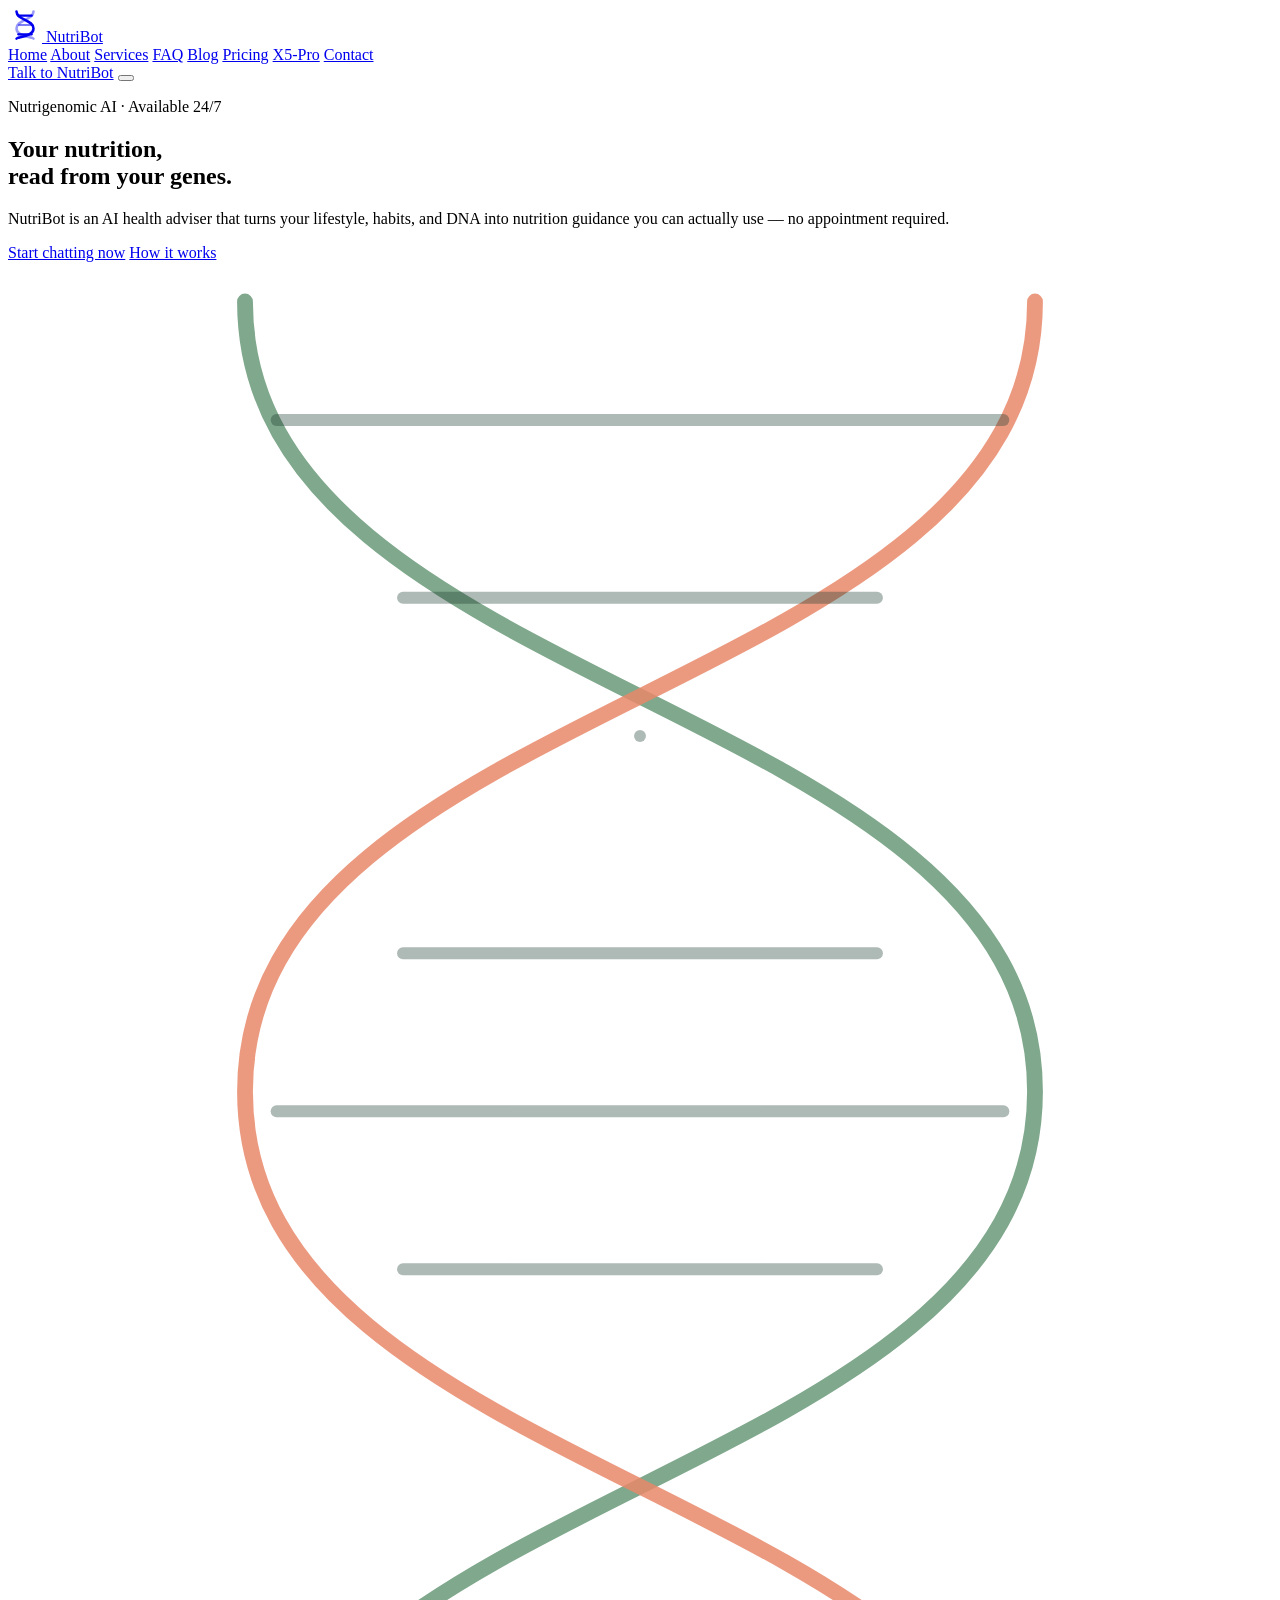
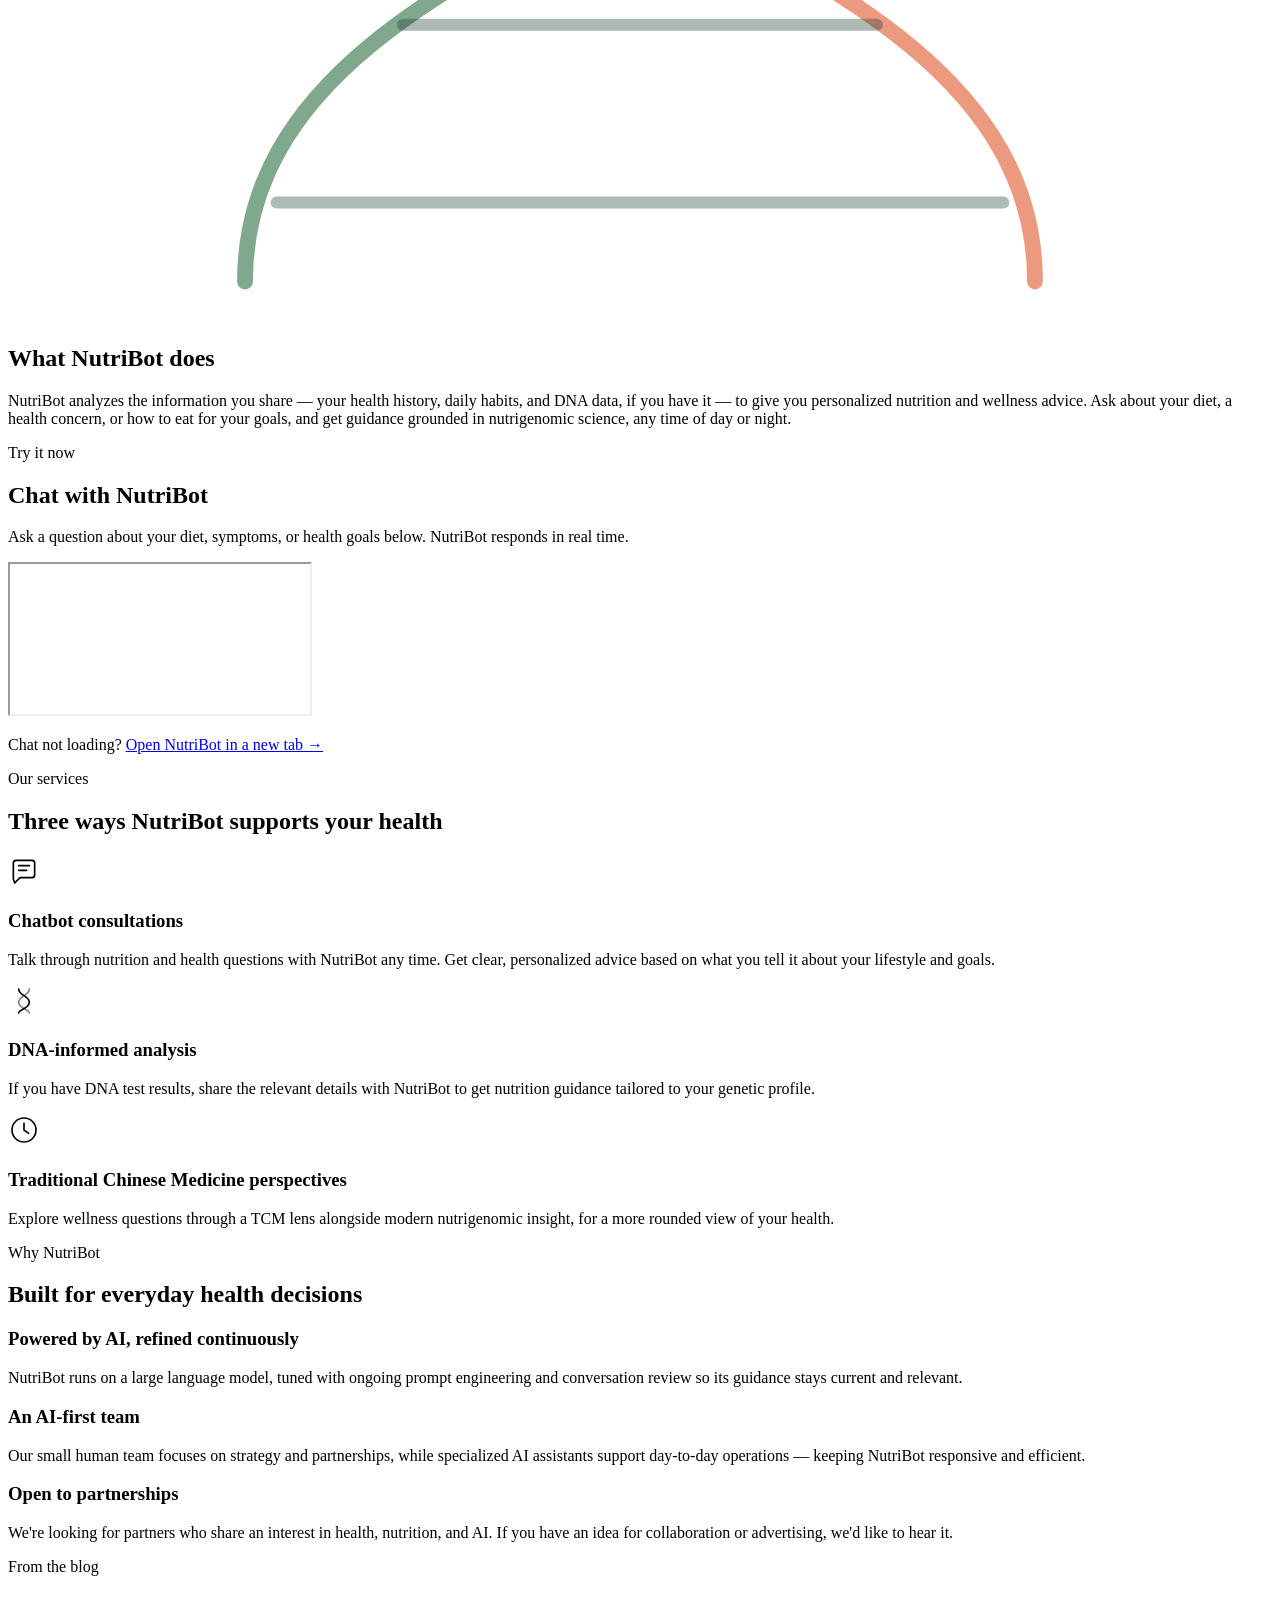
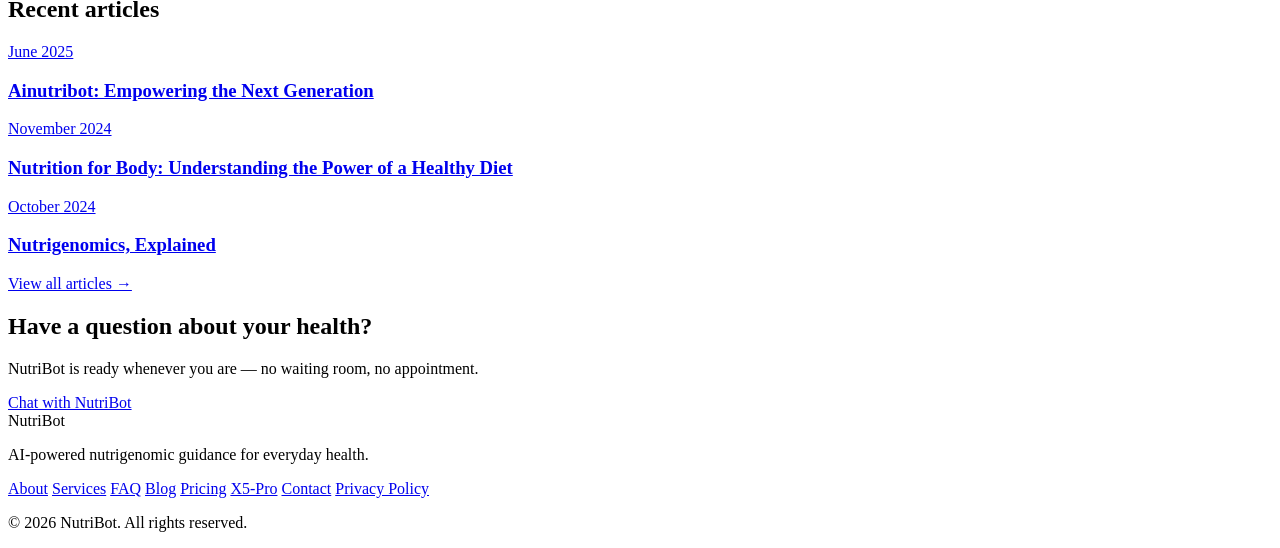
==== index.html @ 5225f42b "Add files via upload" ====
<!DOCTYPE html>
<html lang="en">
<head>
<meta charset="UTF-8">
<meta name="viewport" content="width=device-width, initial-scale=1.0">
<title>NutriBot — AI Nutrigenomic Health Adviser</title>
<meta name="description" content="Talk to NutriBot, your AI nutrigenomics adviser. Get personalized nutrition and health guidance based on your lifestyle and DNA — anytime, anywhere.">
<link rel="preconnect" href="https://fonts.googleapis.com">
<link rel="preconnect" href="https://fonts.gstatic.com" crossorigin>
<link href="https://fonts.googleapis.com/css2?family=Fraunces:opsz,wght@9..144,400;9..144,500;9..144,600;9..144,700&family=Inter:wght@400;500;600;700&display=swap" rel="stylesheet">
<link rel="stylesheet" href="assets/style.css">
</head>
<body>

<!-- ===== HEADER ===== -->
<header class="site-header">
  <div class="container header-inner">
    <a href="index.html" class="logo">
      <span class="logo-mark" aria-hidden="true">
        <svg viewBox="0 0 40 40" width="34" height="34">
          <path d="M10 4 C10 14, 30 14, 30 24 C30 34, 10 34, 10 36" stroke="currentColor" stroke-width="3" fill="none" stroke-linecap="round"/>
          <path d="M30 4 C30 14, 10 14, 10 24 C10 34, 30 34, 30 36" stroke="currentColor" stroke-width="3" fill="none" stroke-linecap="round" opacity="0.4"/>
          <line x1="12" y1="9" x2="28" y2="9" stroke="currentColor" stroke-width="2.5" stroke-linecap="round"/>
          <line x1="13" y1="20" x2="27" y2="20" stroke="currentColor" stroke-width="2.5" stroke-linecap="round" opacity="0.5"/>
          <line x1="12" y1="31" x2="28" y2="31" stroke="currentColor" stroke-width="2.5" stroke-linecap="round"/>
        </svg>
      </span>
      <span class="logo-text">NutriBot</span>
    </a>

    <nav class="main-nav" aria-label="Primary">
      <a href="index.html" class="active">Home</a>
      <a href="about.html">About</a>
      <a href="services.html">Services</a>
      <a href="faq.html">FAQ</a>
      <a href="blog.html">Blog</a>
      <a href="pricing_1.html">Pricing</a>
      <a href="x5-pro.html">X5-Pro</a>
      <a href="contact.html">Contact</a>
    </nav>

    <a href="#chatbot" class="btn btn-primary nav-cta">Talk to NutriBot</a>

    <button class="nav-toggle" aria-label="Toggle menu" aria-expanded="false">
      <span></span><span></span><span></span>
    </button>
  </div>
</header>

<!-- ===== HERO ===== -->
<section class="hero">
  <div class="container hero-inner">
    <div class="hero-copy">
      <p class="eyebrow">Nutrigenomic AI · Available 24/7</p>
      <h1>Your nutrition, <br>read from your genes.</h1>
      <p class="hero-sub">NutriBot is an AI health adviser that turns your lifestyle, habits, and DNA into nutrition guidance you can actually use — no appointment required.</p>
      <div class="hero-actions">
        <a href="#chatbot" class="btn btn-primary">Start chatting now</a>
        <a href="about.html" class="btn btn-ghost">How it works</a>
      </div>
    </div>
    <div class="hero-visual" aria-hidden="true">
      <svg viewBox="0 0 320 420" width="100%" class="helix">
        <path d="M60 10 C60 110, 260 110, 260 210 C260 310, 60 310, 60 410" stroke="#7FA88C" stroke-width="4" fill="none" stroke-linecap="round"/>
        <path d="M260 10 C260 110, 60 110, 60 210 C60 310, 260 310, 260 410" stroke="#E8896A" stroke-width="4" fill="none" stroke-linecap="round" opacity="0.85"/>
        <g stroke="#1B3B2E" stroke-width="3" stroke-linecap="round" opacity="0.35">
          <line x1="68" y1="40" x2="252" y2="40"/>
          <line x1="100" y1="85" x2="220" y2="85"/>
          <line x1="160" y1="120" x2="160" y2="120"/>
          <line x1="100" y1="175" x2="220" y2="175"/>
          <line x1="68" y1="215" x2="252" y2="215"/>
          <line x1="100" y1="255" x2="220" y2="255"/>
          <line x1="100" y1="345" x2="220" y2="345"/>
          <line x1="68" y1="390" x2="252" y2="390"/>
        </g>
      </svg>
    </div>
  </div>
</section>

<!-- ===== ABOUT SNAPSHOT ===== -->
<section class="section">
  <div class="container intro-block">
    <h2>What NutriBot does</h2>
    <p class="lead">NutriBot analyzes the information you share — your health history, daily habits, and DNA data, if you have it — to give you personalized nutrition and wellness advice. Ask about your diet, a health concern, or how to eat for your goals, and get guidance grounded in nutrigenomic science, any time of day or night.</p>
  </div>
</section>

<!-- ===== CHATBOT EMBED ===== -->
<section class="section chatbot-section" id="chatbot">
  <div class="container">
    <div class="section-head">
      <p class="eyebrow">Try it now</p>
      <h2>Chat with NutriBot</h2>
      <p class="lead">Ask a question about your diet, symptoms, or health goals below. NutriBot responds in real time.</p>
    </div>

    <div class="chatbot-frame-wrap">
      <iframe
        src="https://dennis-the-robot-bf5y8vwm4a6nb7jfymyh9x.streamlit.app/?embed=true"
        title="NutriBot AI Chat"
        loading="lazy"
        allow="clipboard-write"
        class="chatbot-frame">
      </iframe>
    </div>

    <p class="chatbot-fallback">
      Chat not loading? <a href="https://dennis-the-robot-bf5y8vwm4a6nb7jfymyh9x.streamlit.app/" target="_blank" rel="noopener">Open NutriBot in a new tab →</a>
    </p>
  </div>
</section>

<!-- ===== SERVICES ===== -->
<section class="section section-alt">
  <div class="container">
    <div class="section-head">
      <p class="eyebrow">Our services</p>
      <h2>Three ways NutriBot supports your health</h2>
    </div>

    <div class="card-grid">
      <article class="card">
        <div class="card-icon" aria-hidden="true">
          <svg viewBox="0 0 48 48" width="32"><path d="M8 36V12a4 4 0 0 1 4-4h24a4 4 0 0 1 4 4v18a4 4 0 0 1-4 4H18l-8 8z" fill="none" stroke="currentColor" stroke-width="2.5" stroke-linejoin="round"/><line x1="16" y1="16" x2="32" y2="16" stroke="currentColor" stroke-width="2.5" stroke-linecap="round"/><line x1="16" y1="23" x2="28" y2="23" stroke="currentColor" stroke-width="2.5" stroke-linecap="round"/></svg>
        </div>
        <h3>Chatbot consultations</h3>
        <p>Talk through nutrition and health questions with NutriBot any time. Get clear, personalized advice based on what you tell it about your lifestyle and goals.</p>
      </article>

      <article class="card">
        <div class="card-icon" aria-hidden="true">
          <svg viewBox="0 0 48 48" width="32"><path d="M16 6 C16 16, 32 16, 32 26 C32 36, 16 36, 16 42" stroke="currentColor" stroke-width="2.5" fill="none" stroke-linecap="round"/><path d="M32 6 C32 16, 16 16, 16 26 C16 36, 32 36, 32 42" stroke="currentColor" stroke-width="2.5" fill="none" stroke-linecap="round" opacity="0.5"/></svg>
        </div>
        <h3>DNA-informed analysis</h3>
        <p>If you have DNA test results, share the relevant details with NutriBot to get nutrition guidance tailored to your genetic profile.</p>
      </article>

      <article class="card">
        <div class="card-icon" aria-hidden="true">
          <svg viewBox="0 0 48 48" width="32"><circle cx="24" cy="24" r="18" fill="none" stroke="currentColor" stroke-width="2.5"/><path d="M24 14v10l7 5" stroke="currentColor" stroke-width="2.5" fill="none" stroke-linecap="round" stroke-linejoin="round"/></svg>
        </div>
        <h3>Traditional Chinese Medicine perspectives</h3>
        <p>Explore wellness questions through a TCM lens alongside modern nutrigenomic insight, for a more rounded view of your health.</p>
      </article>
    </div>
  </div>
</section>

<!-- ===== FEATURES ===== -->
<section class="section">
  <div class="container">
    <div class="section-head">
      <p class="eyebrow">Why NutriBot</p>
      <h2>Built for everyday health decisions</h2>
    </div>

    <div class="feature-grid">
      <div class="feature">
        <h3>Powered by AI, refined continuously</h3>
        <p>NutriBot runs on a large language model, tuned with ongoing prompt engineering and conversation review so its guidance stays current and relevant.</p>
      </div>
      <div class="feature">
        <h3>An AI-first team</h3>
        <p>Our small human team focuses on strategy and partnerships, while specialized AI assistants support day-to-day operations — keeping NutriBot responsive and efficient.</p>
      </div>
      <div class="feature">
        <h3>Open to partnerships</h3>
        <p>We're looking for partners who share an interest in health, nutrition, and AI. If you have an idea for collaboration or advertising, we'd like to hear it.</p>
      </div>
    </div>
  </div>
</section>

<!-- ===== NEWS PREVIEW ===== -->
<section class="section section-alt">
  <div class="container">
    <div class="section-head">
      <p class="eyebrow">From the blog</p>
      <h2>Recent articles</h2>
    </div>

    <div class="news-grid">
      <a class="news-card" href="blog.html">
        <div class="news-thumb" style="background-color:#cfe3d6"></div>
        <div class="news-body">
          <span class="news-date">June 2025</span>
          <h3>Ainutribot: Empowering the Next Generation</h3>
        </div>
      </a>
      <a class="news-card" href="blog.html">
        <div class="news-thumb" style="background-color:#e8d9c5"></div>
        <div class="news-body">
          <span class="news-date">November 2024</span>
          <h3>Nutrition for Body: Understanding the Power of a Healthy Diet</h3>
        </div>
      </a>
      <a class="news-card" href="blog.html">
        <div class="news-thumb" style="background-color:#dfe7d0"></div>
        <div class="news-body">
          <span class="news-date">October 2024</span>
          <h3>Nutrigenomics, Explained</h3>
        </div>
      </a>
    </div>

    <div class="news-more">
      <a href="blog.html" class="btn btn-ghost">View all articles →</a>
    </div>
  </div>
</section>

<!-- ===== CTA ===== -->
<section class="cta-band">
  <div class="container cta-inner">
    <h2>Have a question about your health?</h2>
    <p>NutriBot is ready whenever you are — no waiting room, no appointment.</p>
    <a href="#chatbot" class="btn btn-primary">Chat with NutriBot</a>
  </div>
</section>

<!-- ===== FOOTER ===== -->
<footer class="site-footer">
  <div class="container footer-inner">
    <div class="footer-brand">
      <span class="logo-text">NutriBot</span>
      <p>AI-powered nutrigenomic guidance for everyday health.</p>
    </div>
    <nav class="footer-nav" aria-label="Footer">
      <a href="about.html">About</a>
      <a href="services.html">Services</a>
      <a href="faq.html">FAQ</a>
      <a href="blog.html">Blog</a>
      <a href="pricing_1.html">Pricing</a>
      <a href="x5-pro.html">X5-Pro</a>
      <a href="contact.html">Contact</a>
      <a href="privacy.html">Privacy Policy</a>
    </nav>
  </div>
  <div class="container footer-bottom">
    <p>&copy; 2026 NutriBot. All rights reserved.</p>
  </div>
</footer>

<script src="assets/script.js"></script>
</body>
</html>
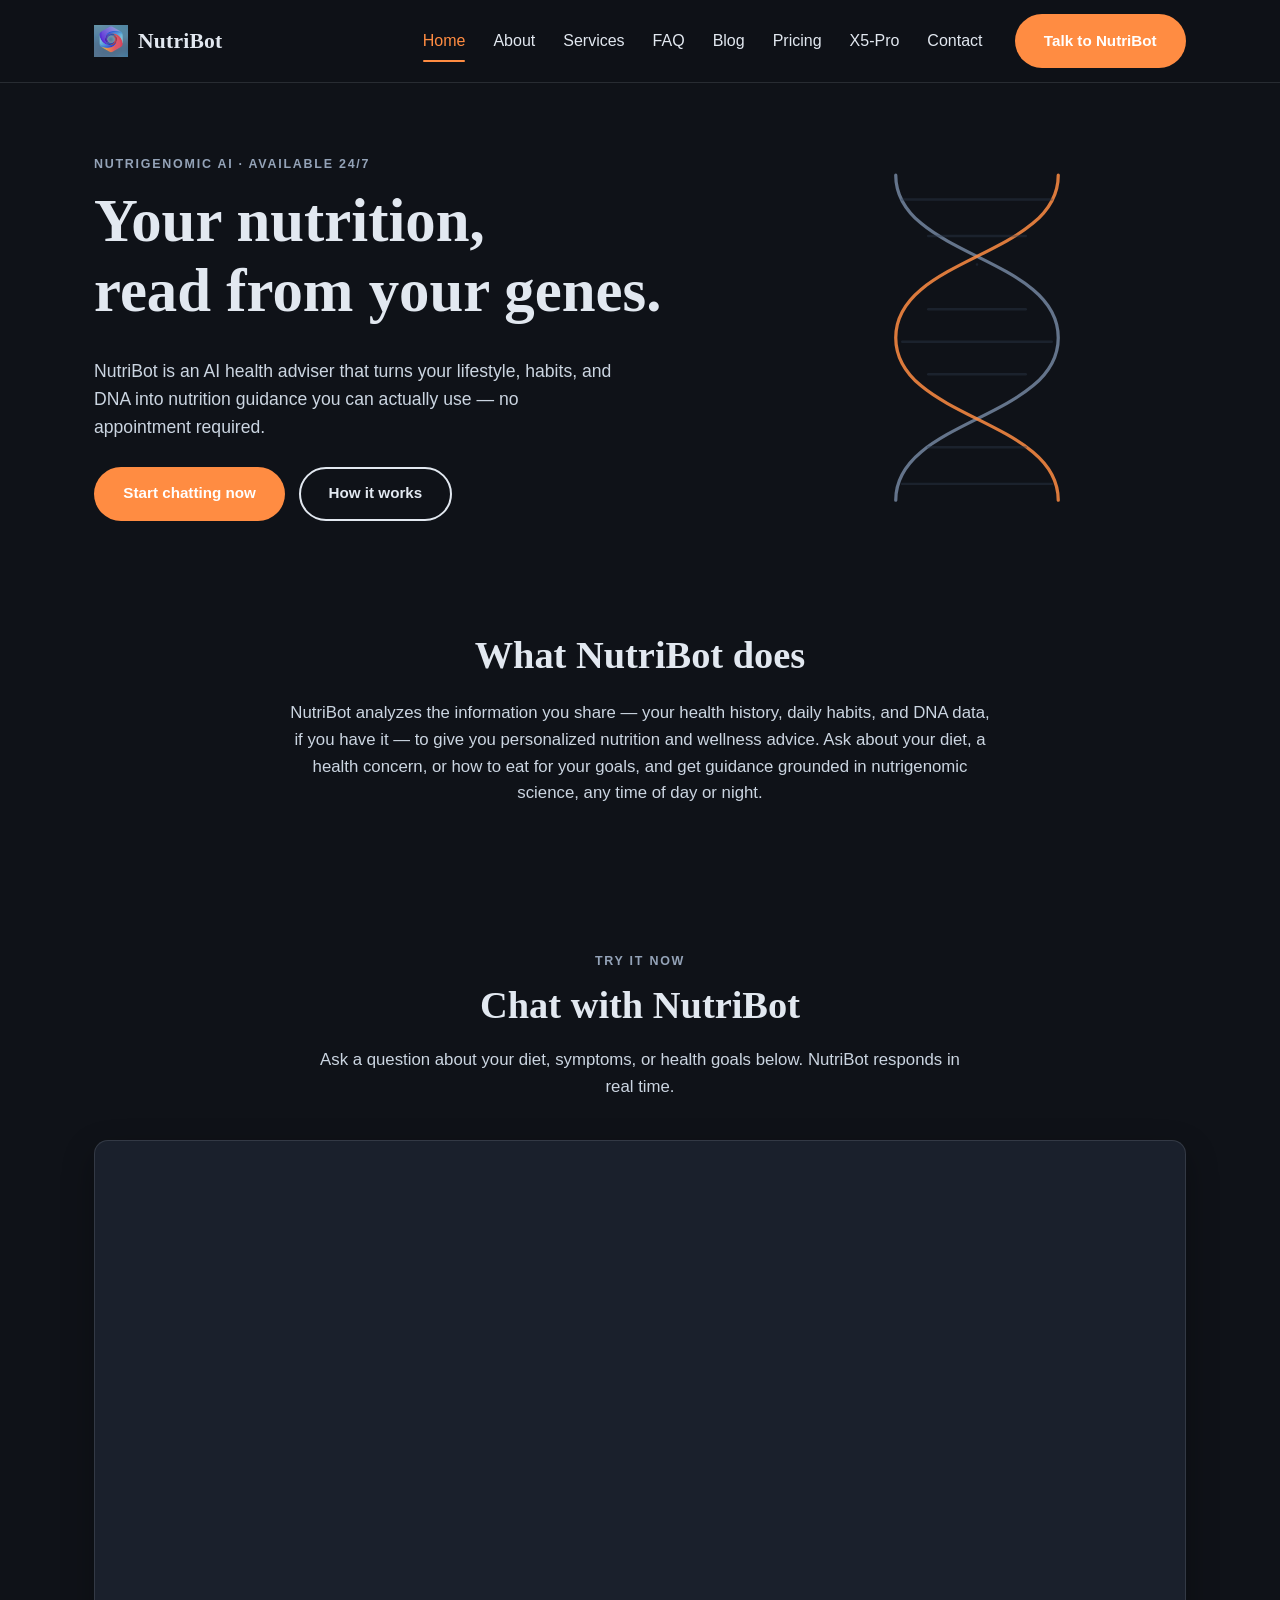
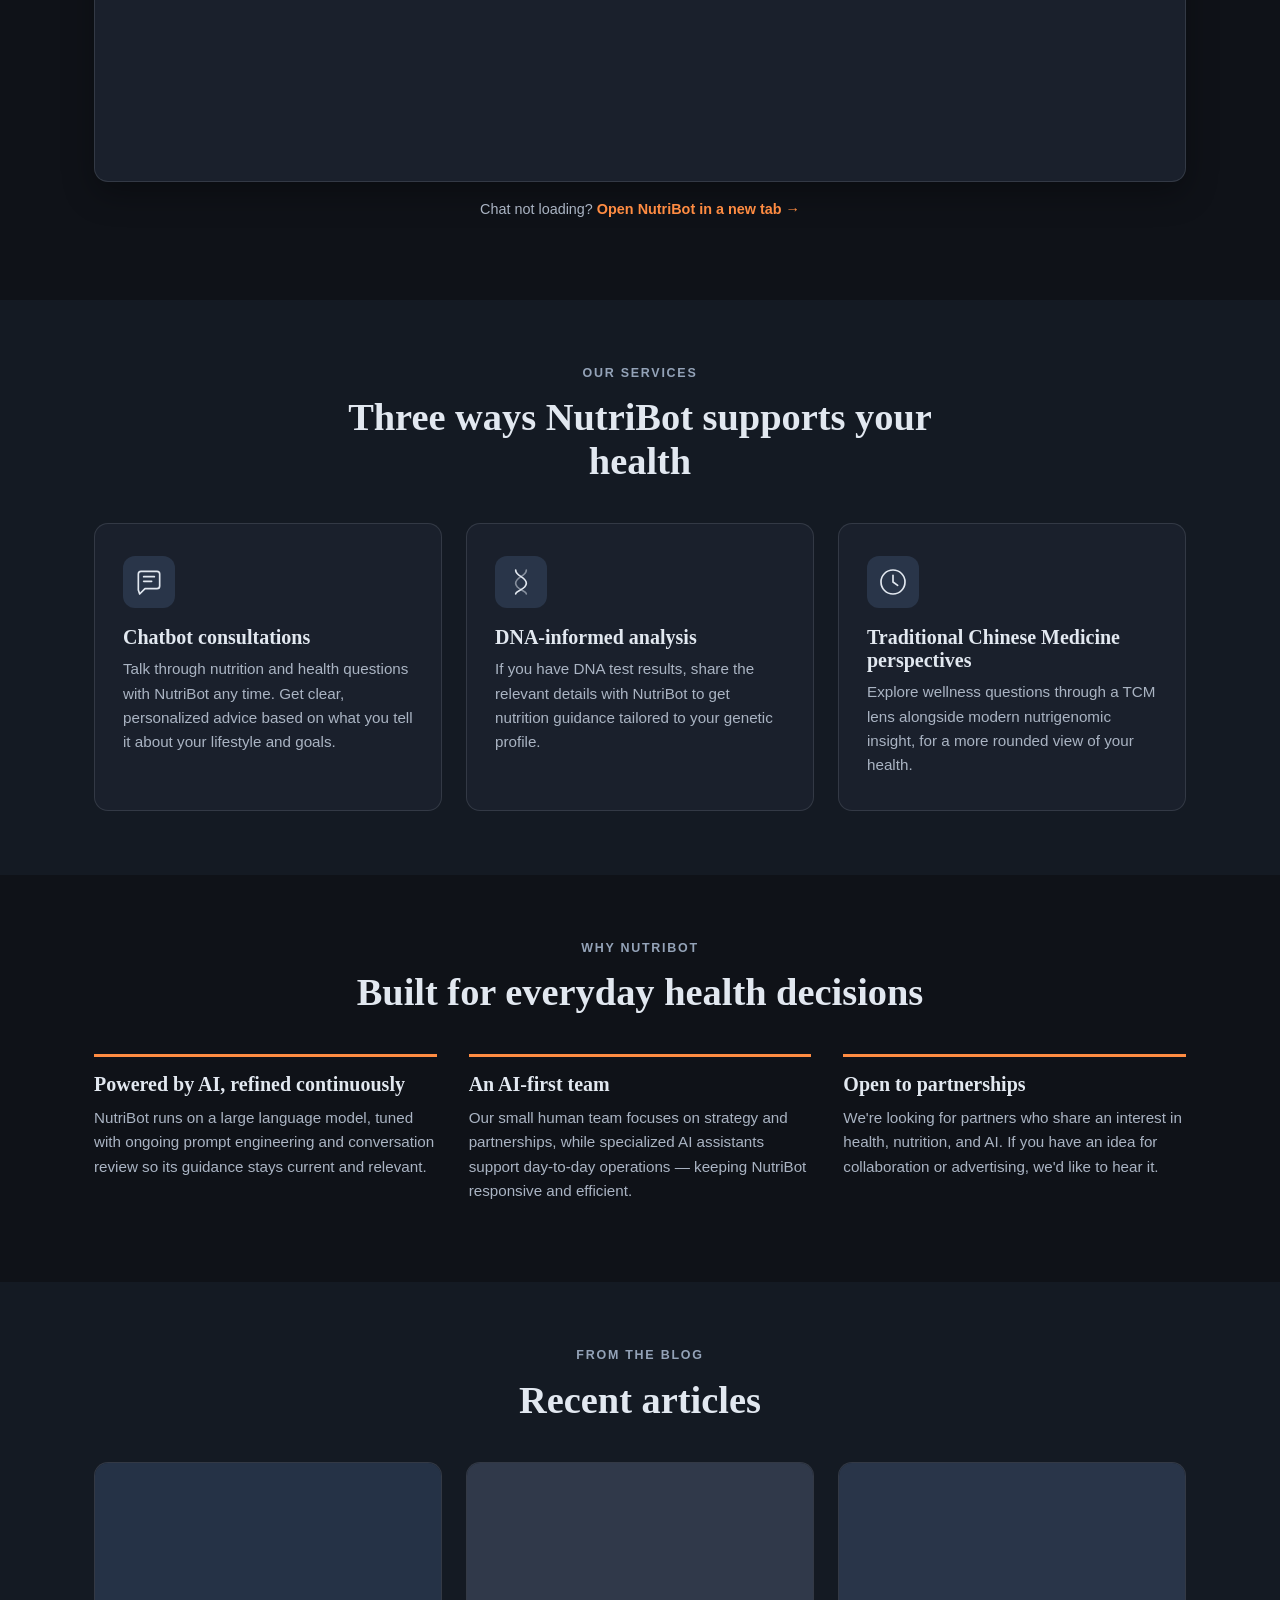
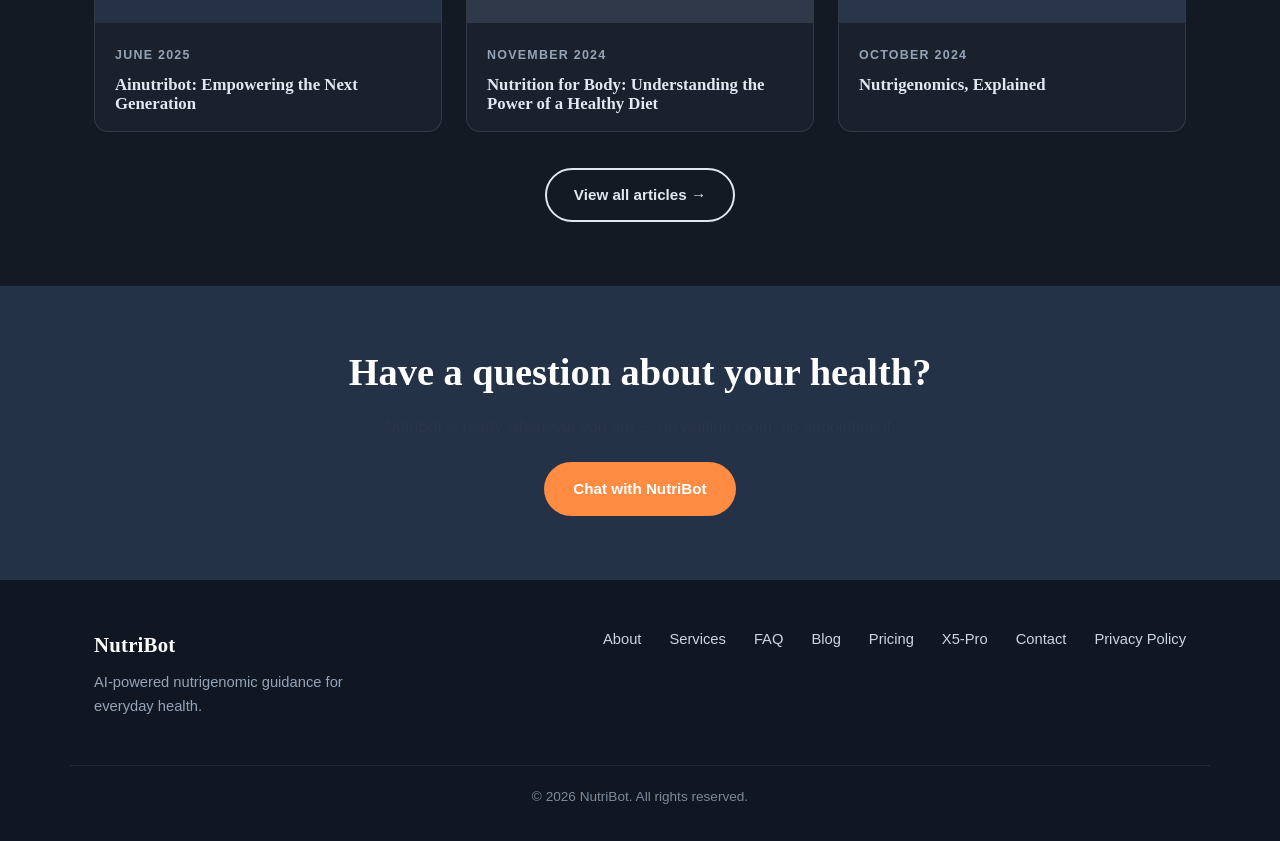
==== commit bad61b28: "Add files via upload" ====
--- a/index.html
+++ b/index.html
@@ -16,15 +16,7 @@
 <header class="site-header">
   <div class="container header-inner">
     <a href="index.html" class="logo">
-      <span class="logo-mark" aria-hidden="true">
-        <svg viewBox="0 0 40 40" width="34" height="34">
-          <path d="M10 4 C10 14, 30 14, 30 24 C30 34, 10 34, 10 36" stroke="currentColor" stroke-width="3" fill="none" stroke-linecap="round"/>
-          <path d="M30 4 C30 14, 10 14, 10 24 C10 34, 30 34, 30 36" stroke="currentColor" stroke-width="3" fill="none" stroke-linecap="round" opacity="0.4"/>
-          <line x1="12" y1="9" x2="28" y2="9" stroke="currentColor" stroke-width="2.5" stroke-linecap="round"/>
-          <line x1="13" y1="20" x2="27" y2="20" stroke="currentColor" stroke-width="2.5" stroke-linecap="round" opacity="0.5"/>
-          <line x1="12" y1="31" x2="28" y2="31" stroke="currentColor" stroke-width="2.5" stroke-linecap="round"/>
-        </svg>
-      </span>
+      <img class="logo-mark" src="assets/logo.png" alt="" width="34" height="34">
       <span class="logo-text">NutriBot</span>
     </a>
 
@@ -61,9 +53,9 @@
     </div>
     <div class="hero-visual" aria-hidden="true">
       <svg viewBox="0 0 320 420" width="100%" class="helix">
-        <path d="M60 10 C60 110, 260 110, 260 210 C260 310, 60 310, 60 410" stroke="#7FA88C" stroke-width="4" fill="none" stroke-linecap="round"/>
-        <path d="M260 10 C260 110, 60 110, 60 210 C60 310, 260 310, 260 410" stroke="#E8896A" stroke-width="4" fill="none" stroke-linecap="round" opacity="0.85"/>
-        <g stroke="#1B3B2E" stroke-width="3" stroke-linecap="round" opacity="0.35">
+        <path d="M60 10 C60 110, 260 110, 260 210 C260 310, 60 310, 60 410" stroke="#64748B" stroke-width="4" fill="none" stroke-linecap="round"/>
+        <path d="M260 10 C260 110, 60 110, 60 210 C60 310, 260 310, 260 410" stroke="#FF8C42" stroke-width="4" fill="none" stroke-linecap="round" opacity="0.85"/>
+        <g stroke="#334155" stroke-width="3" stroke-linecap="round" opacity="0.35">
           <line x1="68" y1="40" x2="252" y2="40"/>
           <line x1="100" y1="85" x2="220" y2="85"/>
           <line x1="160" y1="120" x2="160" y2="120"/>
@@ -182,21 +174,21 @@
 
     <div class="news-grid">
       <a class="news-card" href="blog.html">
-        <div class="news-thumb" style="background-color:#cfe3d6"></div>
+        <div class="news-thumb" style="background-color:#253246"></div>
         <div class="news-body">
           <span class="news-date">June 2025</span>
           <h3>Ainutribot: Empowering the Next Generation</h3>
         </div>
       </a>
       <a class="news-card" href="blog.html">
-        <div class="news-thumb" style="background-color:#e8d9c5"></div>
+        <div class="news-thumb" style="background-color:#30394A"></div>
         <div class="news-body">
           <span class="news-date">November 2024</span>
           <h3>Nutrition for Body: Understanding the Power of a Healthy Diet</h3>
         </div>
       </a>
       <a class="news-card" href="blog.html">
-        <div class="news-thumb" style="background-color:#dfe7d0"></div>
+        <div class="news-thumb" style="background-color:#293549"></div>
         <div class="news-body">
           <span class="news-date">October 2024</span>
           <h3>Nutrigenomics, Explained</h3>
--- a/assets/style.css
+++ b/assets/style.css
@@ -0,0 +1,441 @@
+/* =========================================
+   NutriBot — Tokens
+   ========================================= */
+:root{
+  --forest: #E2E8F0;
+  --forest-light: #243247;
+  --cream: #0F1218;
+  --sage: #94A3B8;
+  --sage-light: #293549;
+  --coral: #FF8C42;
+  --charcoal: #E2E8F0;
+  --line: rgba(226,232,240,0.12);
+
+  --font-display: 'Fraunces', serif;
+  --font-body: 'Inter', sans-serif;
+
+  --radius: 14px;
+  --max: 1140px;
+}
+
+*{ box-sizing: border-box; }
+html{ scroll-behavior: smooth; }
+
+body{
+  margin:0;
+  font-family: var(--font-body);
+  color: var(--charcoal);
+  background: var(--cream);
+  line-height: 1.6;
+  -webkit-font-smoothing: antialiased;
+}
+
+h1,h2,h3,h4{
+  font-family: var(--font-display);
+  color: var(--forest);
+  line-height: 1.15;
+  margin: 0 0 0.5em;
+  font-weight: 600;
+}
+
+h1{ font-size: clamp(2.4rem, 5vw, 3.8rem); font-weight: 600; }
+h2{ font-size: clamp(1.7rem, 3vw, 2.4rem); }
+h3{ font-size: 1.25rem; }
+
+p{ margin: 0 0 1em; }
+
+a{ color: var(--forest); text-decoration: none; }
+
+.container{
+  max-width: var(--max);
+  margin: 0 auto;
+  padding: 0 24px;
+}
+
+img{ max-width: 100%; display:block; }
+
+/* =========================================
+   Buttons
+   ========================================= */
+.btn{
+  display:inline-flex;
+  align-items:center;
+  gap:8px;
+  padding: 0.85em 1.8em;
+  border-radius: 999px;
+  font-weight: 600;
+  font-size: 0.95rem;
+  transition: transform 0.15s ease, box-shadow 0.15s ease, background 0.15s ease, color 0.15s ease;
+  border: 2px solid transparent;
+}
+.btn-primary{
+  background: var(--coral);
+  color: #fff;
+}
+.btn-primary:hover{
+  background: #F07832;
+  transform: translateY(-1px);
+}
+.btn-ghost{
+  border-color: var(--forest);
+  color: var(--forest);
+  background: transparent;
+}
+.btn-ghost:hover{
+  background: var(--forest);
+  color: #0F1218;
+}
+
+/* =========================================
+   Header
+   ========================================= */
+.site-header{
+  position: sticky;
+  top:0;
+  z-index: 50;
+  background: rgba(15,18,24,0.92);
+  backdrop-filter: blur(8px);
+  border-bottom: 1px solid var(--line);
+}
+.header-inner{
+  display:flex;
+  align-items:center;
+  gap: 32px;
+  padding-top: 14px;
+  padding-bottom: 14px;
+}
+.logo{
+  display:flex;
+  align-items:center;
+  gap:10px;
+  color: var(--forest);
+  font-family: var(--font-display);
+}
+.logo-mark{ color: var(--forest); display:flex; width:34px; height:34px; object-fit:contain; }
+.logo-text{
+  font-size: 1.35rem;
+  font-weight: 700;
+  letter-spacing: 0.01em;
+}
+.main-nav{
+  display:flex;
+  gap: 28px;
+  margin-left: auto;
+  font-weight: 500;
+}
+.main-nav a{
+  color: var(--charcoal);
+  position: relative;
+  padding: 4px 0;
+}
+.main-nav a:hover, .main-nav a.active{
+  color: var(--coral);
+}
+.main-nav a.active::after{
+  content:'';
+  position:absolute;
+  left:0; right:0; bottom:-4px;
+  height: 2px;
+  background: var(--coral);
+  border-radius: 2px;
+}
+.nav-cta{ flex-shrink:0; }
+
+.nav-toggle{
+  display:none;
+  flex-direction:column;
+  justify-content:center;
+  gap:5px;
+  width: 34px;
+  height: 34px;
+  background:none;
+  border:none;
+  cursor:pointer;
+  margin-left: 8px;
+}
+.nav-toggle span{
+  display:block;
+  height: 2px;
+  width: 100%;
+  background: var(--forest);
+  border-radius: 2px;
+}
+
+/* =========================================
+   Hero
+   ========================================= */
+.hero{
+  padding: 72px 0 48px;
+  overflow:hidden;
+}
+.hero-inner{
+  display:grid;
+  grid-template-columns: 1.2fr 0.8fr;
+  align-items:center;
+  gap: 48px;
+}
+.eyebrow{
+  text-transform: uppercase;
+  letter-spacing: 0.14em;
+  font-size: 0.78rem;
+  font-weight: 700;
+  color: var(--sage);
+  margin-bottom: 0.9em;
+}
+.hero-sub{
+  font-size: 1.1rem;
+  max-width: 520px;
+  color: #CBD5E1;
+}
+.hero-actions{
+  display:flex;
+  gap: 14px;
+  margin-top: 1.6em;
+  flex-wrap: wrap;
+}
+.hero-visual{
+  display:flex;
+  justify-content:center;
+}
+.helix{
+  max-width: 260px;
+  height: auto;
+}
+
+/* =========================================
+   Sections
+   ========================================= */
+.section{ padding: 64px 0; }
+.section-alt{ background: #141A23; }
+
+.section-head{
+  max-width: 640px;
+  margin: 0 auto 40px;
+  text-align:center;
+}
+.section-head .eyebrow{ text-align:center; }
+.lead{
+  font-size: 1.05rem;
+  color: #CBD5E1;
+}
+
+.intro-block{
+  max-width: 760px;
+  text-align:center;
+}
+.intro-block h2{ margin-bottom: 0.6em; }
+
+/* =========================================
+   Chatbot embed
+   ========================================= */
+.chatbot-section{ text-align:center; }
+.chatbot-frame-wrap{
+  border: 1px solid var(--line);
+  border-radius: var(--radius);
+  overflow:hidden;
+  box-shadow: 0 12px 32px rgba(0,0,0,0.30);
+  background:#1A202C;
+}
+.chatbot-frame{
+  width: 100%;
+  height: 640px;
+  border: none;
+  display:block;
+}
+.chatbot-fallback{
+  margin-top: 16px;
+  font-size: 0.9rem;
+  color: #AAB4C3;
+}
+.chatbot-fallback a{
+  font-weight: 600;
+  color: var(--coral);
+}
+
+/* =========================================
+   Cards / Features / News
+   ========================================= */
+.card-grid{
+  display:grid;
+  grid-template-columns: repeat(3, 1fr);
+  gap: 24px;
+}
+.card{
+  background:#1A202C;
+  border-radius: var(--radius);
+  padding: 32px 28px;
+  border: 1px solid var(--line);
+  transition: transform 0.18s ease, box-shadow 0.18s ease;
+}
+.card:hover{
+  transform: translateY(-4px);
+  box-shadow: 0 16px 36px rgba(0,0,0,0.35);
+}
+.card-icon{
+  width: 52px; height: 52px;
+  border-radius: 12px;
+  background: var(--sage-light);
+  color: var(--forest);
+  display:flex; align-items:center; justify-content:center;
+  margin-bottom: 18px;
+}
+.card h3{ margin-bottom: 0.4em; }
+.card p{ color:#AAB4C3; margin:0; font-size: 0.95rem; }
+
+.feature-grid{
+  display:grid;
+  grid-template-columns: repeat(3, 1fr);
+  gap: 32px;
+}
+.feature h3{
+  border-top: 3px solid var(--coral);
+  padding-top: 16px;
+  margin-bottom: 0.5em;
+}
+.feature p{ color:#AAB4C3; font-size:0.95rem; }
+
+.news-grid{
+  display:grid;
+  grid-template-columns: repeat(3, 1fr);
+  gap: 24px;
+}
+.news-card{
+  display:block;
+  border-radius: var(--radius);
+  overflow:hidden;
+  background:#1A202C;
+  border: 1px solid var(--line);
+  transition: transform 0.18s ease, box-shadow 0.18s ease;
+}
+.news-card:hover{
+  transform: translateY(-4px);
+  box-shadow: 0 16px 36px rgba(0,0,0,0.35);
+}
+.news-thumb{ height: 160px; }
+.news-body{ padding: 18px 20px; }
+.news-date{
+  font-size: 0.78rem;
+  text-transform: uppercase;
+  letter-spacing: 0.1em;
+  color: var(--sage);
+  font-weight: 700;
+}
+.news-body h3{
+  margin: 0.5em 0 0;
+  font-size: 1.05rem;
+  color: var(--forest);
+}
+.news-more{
+  text-align:center;
+  margin-top: 36px;
+}
+
+/* =========================================
+   CTA band
+   ========================================= */
+.cta-band{
+  background: var(--forest-light);
+  color: #fff;
+  padding: 64px 0;
+}
+.cta-inner{
+  text-align:center;
+}
+.cta-band h2{ color: #fff; }
+.cta-band p{ color: var(--sage-light); margin-bottom: 1.4em; }
+
+/* =========================================
+   Footer
+   ========================================= */
+.site-footer{
+  background: #111722;
+  color: #CBD5E1;
+  padding-top: 48px;
+}
+.footer-inner{
+  display:flex;
+  justify-content:space-between;
+  flex-wrap:wrap;
+  gap: 32px;
+  padding-bottom: 32px;
+  border-bottom: 1px solid rgba(255,255,255,0.08);
+}
+.footer-brand .logo-text{
+  font-family: var(--font-display);
+  font-size: 1.3rem;
+  color: #fff;
+}
+.footer-brand p{
+  margin-top: 10px;
+  max-width: 280px;
+  color: #94A3B8;
+  font-size: 0.92rem;
+}
+.footer-nav{
+  display:flex;
+  flex-wrap:wrap;
+  gap: 20px 28px;
+}
+.footer-nav a{
+  color: #CBD5E1;
+  font-size: 0.92rem;
+}
+.footer-nav a:hover{ color: #fff; }
+.footer-bottom{
+  padding: 20px 0;
+  font-size: 0.85rem;
+  color: #7C899B;
+  text-align:center;
+}
+
+/* =========================================
+   Page header (sub-pages)
+   ========================================= */
+.page-hero{
+  padding: 56px 0 40px;
+  text-align:center;
+}
+.page-hero .eyebrow{ text-align:center; }
+
+/* =========================================
+   Responsive
+   ========================================= */
+@media (max-width: 900px){
+  .hero-inner{
+    grid-template-columns: 1fr;
+    text-align:center;
+  }
+  .hero-sub{ margin: 0 auto; }
+  .hero-actions{ justify-content:center; }
+  .hero-visual{ order:-1; }
+  .helix{ max-width: 180px; }
+
+  .card-grid, .feature-grid, .news-grid{
+    grid-template-columns: 1fr;
+  }
+
+  .main-nav{
+    position:absolute;
+    top: 100%;
+    left:0; right:0;
+    background: var(--cream);
+    border-bottom: 1px solid var(--line);
+    flex-direction:column;
+    gap: 0;
+    padding: 8px 24px 16px;
+    display:none;
+  }
+  .main-nav.open{ display:flex; }
+  .main-nav a{ padding: 12px 0; border-bottom: 1px solid var(--line); }
+  .main-nav a:last-child{ border-bottom:none; }
+  .nav-cta{ display:none; }
+  .nav-toggle{ display:flex; }
+
+  .chatbot-frame{ height: 520px; }
+}
+
+@media (max-width: 520px){
+  .header-inner{ gap: 12px; }
+  .logo-text{ font-size: 1.1rem; }
+  .footer-inner{ flex-direction:column; }
+}
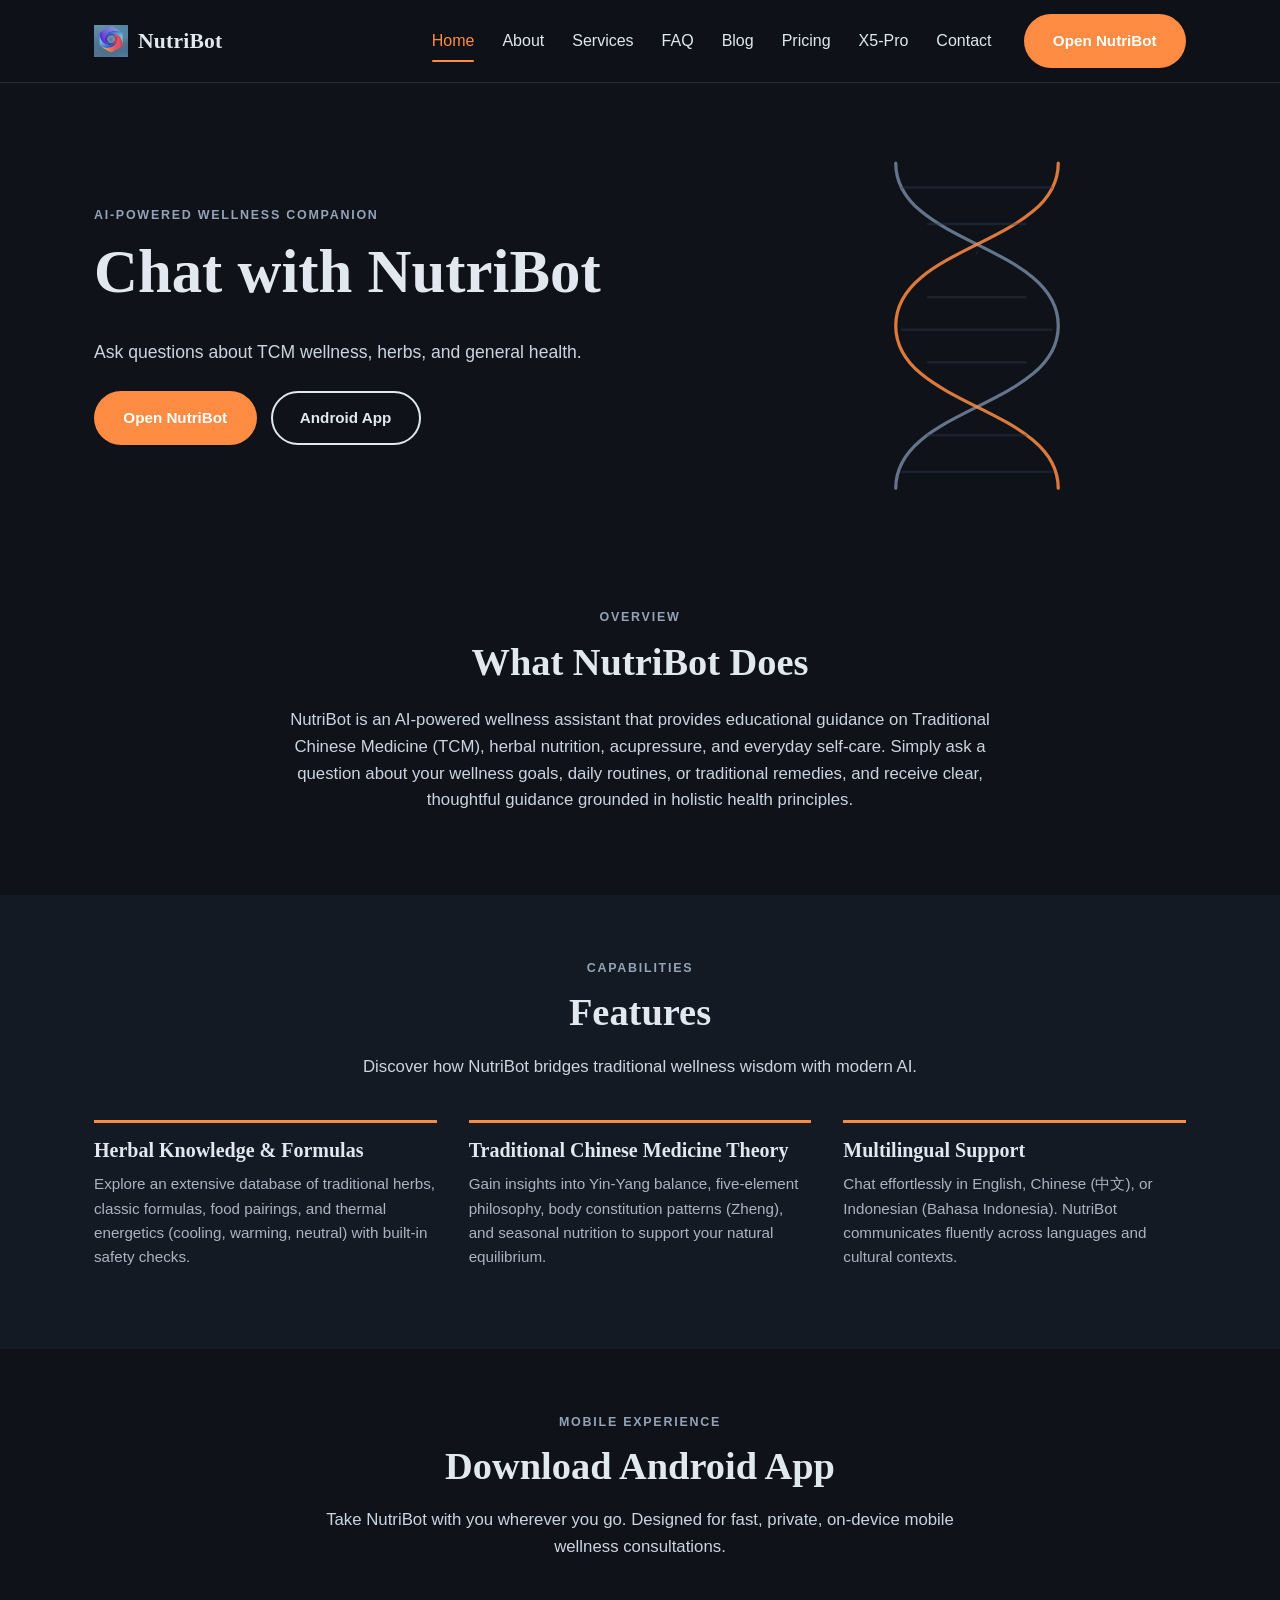
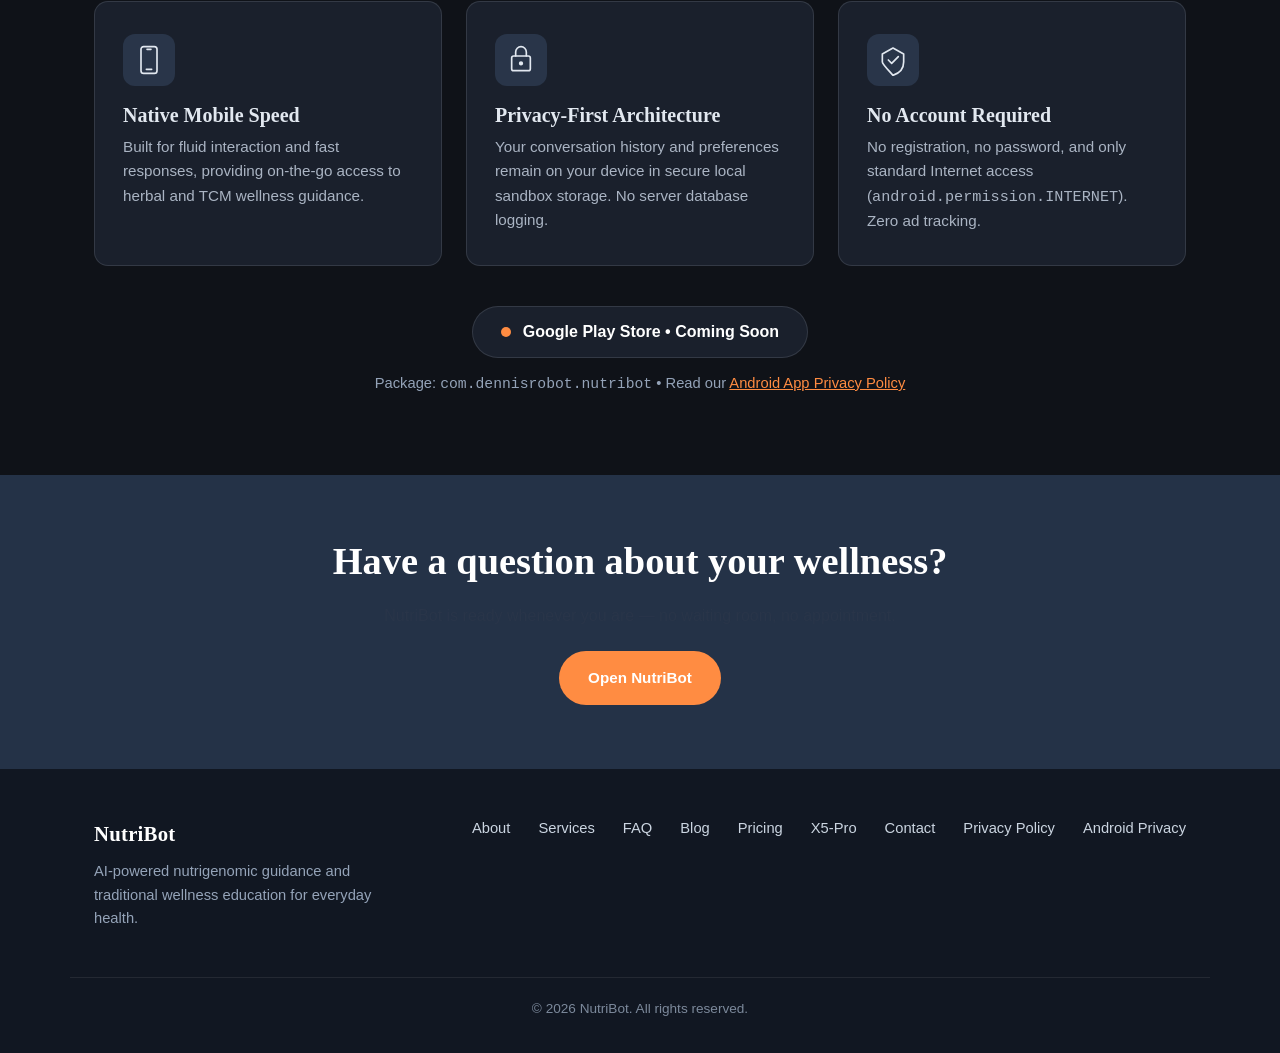
==== commit 52d3116a: "Remove Streamlit iframe; add marketing homepage" ====
--- a/index.html
+++ b/index.html
@@ -3,8 +3,8 @@
 <head>
 <meta charset="UTF-8">
 <meta name="viewport" content="width=device-width, initial-scale=1.0">
-<title>NutriBot — AI Nutrigenomic Health Adviser</title>
-<meta name="description" content="Talk to NutriBot, your AI nutrigenomics adviser. Get personalized nutrition and health guidance based on your lifestyle and DNA — anytime, anywhere.">
+<title>NutriBot — AI TCM &amp; Wellness Companion</title>
+<meta name="description" content="Chat with NutriBot. Ask questions about TCM wellness, herbs, and general health.">
 <link rel="preconnect" href="https://fonts.googleapis.com">
 <link rel="preconnect" href="https://fonts.gstatic.com" crossorigin>
 <link href="https://fonts.googleapis.com/css2?family=Fraunces:opsz,wght@9..144,400;9..144,500;9..144,600;9..144,700&family=Inter:wght@400;500;600;700&display=swap" rel="stylesheet">
@@ -31,7 +31,7 @@
       <a href="contact.html">Contact</a>
     </nav>
 
-    <a href="#chatbot" class="btn btn-primary nav-cta">Talk to NutriBot</a>
+    <a href="https://ainutribot.streamlit.app" class="btn btn-primary nav-cta" target="_blank" rel="noopener">Open NutriBot</a>
 
     <button class="nav-toggle" aria-label="Toggle menu" aria-expanded="false">
       <span></span><span></span><span></span>
@@ -43,12 +43,12 @@
 <section class="hero">
   <div class="container hero-inner">
     <div class="hero-copy">
-      <p class="eyebrow">Nutrigenomic AI · Available 24/7</p>
-      <h1>Your nutrition, <br>read from your genes.</h1>
-      <p class="hero-sub">NutriBot is an AI health adviser that turns your lifestyle, habits, and DNA into nutrition guidance you can actually use — no appointment required.</p>
+      <p class="eyebrow">AI-Powered Wellness Companion</p>
+      <h1>Chat with NutriBot</h1>
+      <p class="hero-sub">Ask questions about TCM wellness, herbs, and general health.</p>
       <div class="hero-actions">
-        <a href="#chatbot" class="btn btn-primary">Start chatting now</a>
-        <a href="about.html" class="btn btn-ghost">How it works</a>
+        <a href="https://ainutribot.streamlit.app" class="btn btn-primary" target="_blank" rel="noopener">Open NutriBot</a>
+        <a href="#android" class="btn btn-ghost">Android App</a>
       </div>
     </div>
     <div class="hero-visual" aria-hidden="true">
@@ -70,134 +70,95 @@
   </div>
 </section>
 
-<!-- ===== ABOUT SNAPSHOT ===== -->
-<section class="section">
+<!-- ===== WHAT NUTRIBOT DOES ===== -->
+<section class="section" id="about">
   <div class="container intro-block">
-    <h2>What NutriBot does</h2>
-    <p class="lead">NutriBot analyzes the information you share — your health history, daily habits, and DNA data, if you have it — to give you personalized nutrition and wellness advice. Ask about your diet, a health concern, or how to eat for your goals, and get guidance grounded in nutrigenomic science, any time of day or night.</p>
-  </div>
-</section>
-
-<!-- ===== CHATBOT EMBED ===== -->
-<section class="section chatbot-section" id="chatbot">
+    <p class="eyebrow">Overview</p>
+    <h2>What NutriBot Does</h2>
+    <p class="lead">NutriBot is an AI-powered wellness assistant that provides educational guidance on Traditional Chinese Medicine (TCM), herbal nutrition, acupressure, and everyday self-care. Simply ask a question about your wellness goals, daily routines, or traditional remedies, and receive clear, thoughtful guidance grounded in holistic health principles.</p>
+  </div>
+</section>
+
+<!-- ===== FEATURES ===== -->
+<section class="section section-alt" id="features">
   <div class="container">
     <div class="section-head">
-      <p class="eyebrow">Try it now</p>
-      <h2>Chat with NutriBot</h2>
-      <p class="lead">Ask a question about your diet, symptoms, or health goals below. NutriBot responds in real time.</p>
-    </div>
-
-    <div class="chatbot-frame-wrap">
-      <iframe
-        src="https://dennis-the-robot-bf5y8vwm4a6nb7jfymyh9x.streamlit.app/?embed=true"
-        title="NutriBot AI Chat"
-        loading="lazy"
-        allow="clipboard-write"
-        class="chatbot-frame">
-      </iframe>
-    </div>
-
-    <p class="chatbot-fallback">
-      Chat not loading? <a href="https://dennis-the-robot-bf5y8vwm4a6nb7jfymyh9x.streamlit.app/" target="_blank" rel="noopener">Open NutriBot in a new tab →</a>
-    </p>
-  </div>
-</section>
-
-<!-- ===== SERVICES ===== -->
-<section class="section section-alt">
+      <p class="eyebrow">Capabilities</p>
+      <h2>Features</h2>
+      <p class="lead">Discover how NutriBot bridges traditional wellness wisdom with modern AI.</p>
+    </div>
+
+    <div class="feature-grid">
+      <div class="feature">
+        <h3>Herbal Knowledge &amp; Formulas</h3>
+        <p>Explore an extensive database of traditional herbs, classic formulas, food pairings, and thermal energetics (cooling, warming, neutral) with built-in safety checks.</p>
+      </div>
+      <div class="feature">
+        <h3>Traditional Chinese Medicine Theory</h3>
+        <p>Gain insights into Yin-Yang balance, five-element philosophy, body constitution patterns (Zheng), and seasonal nutrition to support your natural equilibrium.</p>
+      </div>
+      <div class="feature">
+        <h3>Multilingual Support</h3>
+        <p>Chat effortlessly in English, Chinese (中文), or Indonesian (Bahasa Indonesia). NutriBot communicates fluently across languages and cultural contexts.</p>
+      </div>
+    </div>
+  </div>
+</section>
+
+<!-- ===== DOWNLOAD ANDROID APP ===== -->
+<section class="section" id="android">
   <div class="container">
     <div class="section-head">
-      <p class="eyebrow">Our services</p>
-      <h2>Three ways NutriBot supports your health</h2>
+      <p class="eyebrow">Mobile Experience</p>
+      <h2>Download Android App</h2>
+      <p class="lead">Take NutriBot with you wherever you go. Designed for fast, private, on-device mobile wellness consultations.</p>
     </div>
 
     <div class="card-grid">
       <article class="card">
         <div class="card-icon" aria-hidden="true">
-          <svg viewBox="0 0 48 48" width="32"><path d="M8 36V12a4 4 0 0 1 4-4h24a4 4 0 0 1 4 4v18a4 4 0 0 1-4 4H18l-8 8z" fill="none" stroke="currentColor" stroke-width="2.5" stroke-linejoin="round"/><line x1="16" y1="16" x2="32" y2="16" stroke="currentColor" stroke-width="2.5" stroke-linecap="round"/><line x1="16" y1="23" x2="28" y2="23" stroke="currentColor" stroke-width="2.5" stroke-linecap="round"/></svg>
+          <svg viewBox="0 0 48 48" width="32" fill="none" stroke="currentColor" stroke-width="2.5" stroke-linecap="round" stroke-linejoin="round">
+            <rect x="12" y="4" width="24" height="40" rx="4"/>
+            <line x1="20" y1="38" x2="28" y2="38"/>
+            <line x1="21" y1="8" x2="27" y2="8"/>
+          </svg>
         </div>
-        <h3>Chatbot consultations</h3>
-        <p>Talk through nutrition and health questions with NutriBot any time. Get clear, personalized advice based on what you tell it about your lifestyle and goals.</p>
+        <h3>Native Mobile Speed</h3>
+        <p>Built for fluid interaction and fast responses, providing on-the-go access to herbal and TCM wellness guidance.</p>
       </article>
 
       <article class="card">
         <div class="card-icon" aria-hidden="true">
-          <svg viewBox="0 0 48 48" width="32"><path d="M16 6 C16 16, 32 16, 32 26 C32 36, 16 36, 16 42" stroke="currentColor" stroke-width="2.5" fill="none" stroke-linecap="round"/><path d="M32 6 C32 16, 16 16, 16 26 C16 36, 32 36, 32 42" stroke="currentColor" stroke-width="2.5" fill="none" stroke-linecap="round" opacity="0.5"/></svg>
+          <svg viewBox="0 0 48 48" width="32" fill="none" stroke="currentColor" stroke-width="2.5" stroke-linecap="round" stroke-linejoin="round">
+            <rect x="10" y="18" width="28" height="22" rx="3"/>
+            <path d="M16 18V12a8 8 0 0 1 16 0v6"/>
+            <circle cx="24" cy="29" r="2" fill="currentColor"/>
+          </svg>
         </div>
-        <h3>DNA-informed analysis</h3>
-        <p>If you have DNA test results, share the relevant details with NutriBot to get nutrition guidance tailored to your genetic profile.</p>
+        <h3>Privacy-First Architecture</h3>
+        <p>Your conversation history and preferences remain on your device in secure local sandbox storage. No server database logging.</p>
       </article>
 
       <article class="card">
         <div class="card-icon" aria-hidden="true">
-          <svg viewBox="0 0 48 48" width="32"><circle cx="24" cy="24" r="18" fill="none" stroke="currentColor" stroke-width="2.5"/><path d="M24 14v10l7 5" stroke="currentColor" stroke-width="2.5" fill="none" stroke-linecap="round" stroke-linejoin="round"/></svg>
+          <svg viewBox="0 0 48 48" width="32" fill="none" stroke="currentColor" stroke-width="2.5" stroke-linecap="round" stroke-linejoin="round">
+            <path d="M24 6l16 9v12c0 10-7 17-16 20C15 37 8 30 8 27V15z"/>
+            <path d="M17 24l5 5 10-10"/>
+          </svg>
         </div>
-        <h3>Traditional Chinese Medicine perspectives</h3>
-        <p>Explore wellness questions through a TCM lens alongside modern nutrigenomic insight, for a more rounded view of your health.</p>
+        <h3>No Account Required</h3>
+        <p>No registration, no password, and only standard Internet access (<code>android.permission.INTERNET</code>). Zero ad tracking.</p>
       </article>
     </div>
-  </div>
-</section>
-
-<!-- ===== FEATURES ===== -->
-<section class="section">
-  <div class="container">
-    <div class="section-head">
-      <p class="eyebrow">Why NutriBot</p>
-      <h2>Built for everyday health decisions</h2>
-    </div>
-
-    <div class="feature-grid">
-      <div class="feature">
-        <h3>Powered by AI, refined continuously</h3>
-        <p>NutriBot runs on a large language model, tuned with ongoing prompt engineering and conversation review so its guidance stays current and relevant.</p>
-      </div>
-      <div class="feature">
-        <h3>An AI-first team</h3>
-        <p>Our small human team focuses on strategy and partnerships, while specialized AI assistants support day-to-day operations — keeping NutriBot responsive and efficient.</p>
-      </div>
-      <div class="feature">
-        <h3>Open to partnerships</h3>
-        <p>We're looking for partners who share an interest in health, nutrition, and AI. If you have an idea for collaboration or advertising, we'd like to hear it.</p>
-      </div>
-    </div>
-  </div>
-</section>
-
-<!-- ===== NEWS PREVIEW ===== -->
-<section class="section section-alt">
-  <div class="container">
-    <div class="section-head">
-      <p class="eyebrow">From the blog</p>
-      <h2>Recent articles</h2>
-    </div>
-
-    <div class="news-grid">
-      <a class="news-card" href="blog.html">
-        <div class="news-thumb" style="background-color:#253246"></div>
-        <div class="news-body">
-          <span class="news-date">June 2025</span>
-          <h3>Ainutribot: Empowering the Next Generation</h3>
-        </div>
-      </a>
-      <a class="news-card" href="blog.html">
-        <div class="news-thumb" style="background-color:#30394A"></div>
-        <div class="news-body">
-          <span class="news-date">November 2024</span>
-          <h3>Nutrition for Body: Understanding the Power of a Healthy Diet</h3>
-        </div>
-      </a>
-      <a class="news-card" href="blog.html">
-        <div class="news-thumb" style="background-color:#293549"></div>
-        <div class="news-body">
-          <span class="news-date">October 2024</span>
-          <h3>Nutrigenomics, Explained</h3>
-        </div>
-      </a>
-    </div>
-
-    <div class="news-more">
-      <a href="blog.html" class="btn btn-ghost">View all articles →</a>
+
+    <div style="text-align:center; margin-top: 40px;">
+      <div style="display:inline-flex; align-items:center; gap:12px; background:#1A202C; border:1px solid var(--line); border-radius:999px; padding:12px 28px;">
+        <span style="display:inline-block; width:10px; height:10px; border-radius:50%; background:var(--coral);"></span>
+        <span style="font-weight:600; color:#fff;">Google Play Store &bull; Coming Soon</span>
+      </div>
+      <p style="margin-top: 14px; font-size: 0.92rem; color: #94A3B8;">
+        Package: <code>com.dennisrobot.nutribot</code> &bull; Read our <a href="privacy-android.html" style="color:var(--coral); text-decoration:underline;">Android App Privacy Policy</a>
+      </p>
     </div>
   </div>
 </section>
@@ -205,9 +166,9 @@
 <!-- ===== CTA ===== -->
 <section class="cta-band">
   <div class="container cta-inner">
-    <h2>Have a question about your health?</h2>
+    <h2>Have a question about your wellness?</h2>
     <p>NutriBot is ready whenever you are — no waiting room, no appointment.</p>
-    <a href="#chatbot" class="btn btn-primary">Chat with NutriBot</a>
+    <a href="https://ainutribot.streamlit.app" class="btn btn-primary" target="_blank" rel="noopener">Open NutriBot</a>
   </div>
 </section>
 
@@ -216,7 +177,7 @@
   <div class="container footer-inner">
     <div class="footer-brand">
       <span class="logo-text">NutriBot</span>
-      <p>AI-powered nutrigenomic guidance for everyday health.</p>
+      <p>AI-powered nutrigenomic guidance and traditional wellness education for everyday health.</p>
     </div>
     <nav class="footer-nav" aria-label="Footer">
       <a href="about.html">About</a>
@@ -227,6 +188,7 @@
       <a href="x5-pro.html">X5-Pro</a>
       <a href="contact.html">Contact</a>
       <a href="privacy.html">Privacy Policy</a>
+      <a href="privacy-android.html">Android Privacy</a>
     </nav>
   </div>
   <div class="container footer-bottom">
@@ -236,4 +198,4 @@
 
 <script src="assets/script.js"></script>
 </body>
-</html>
+</html>
